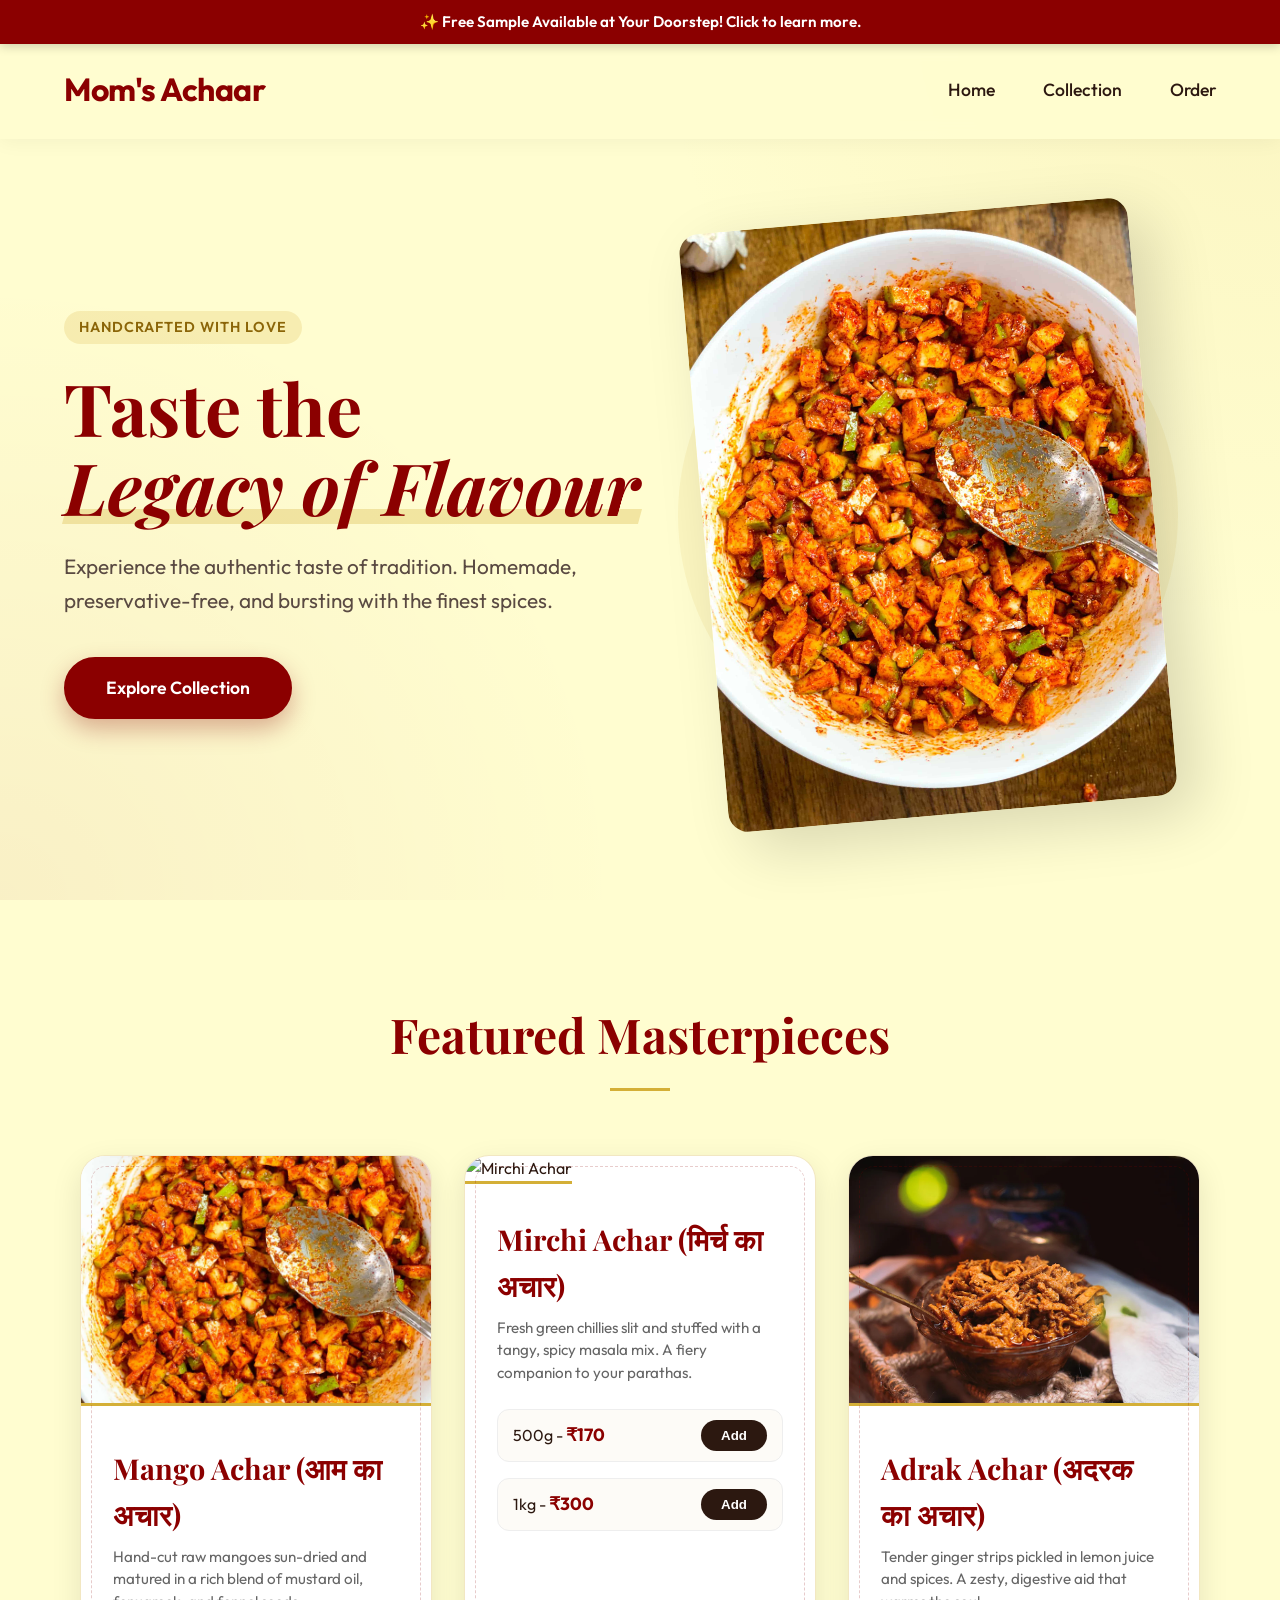
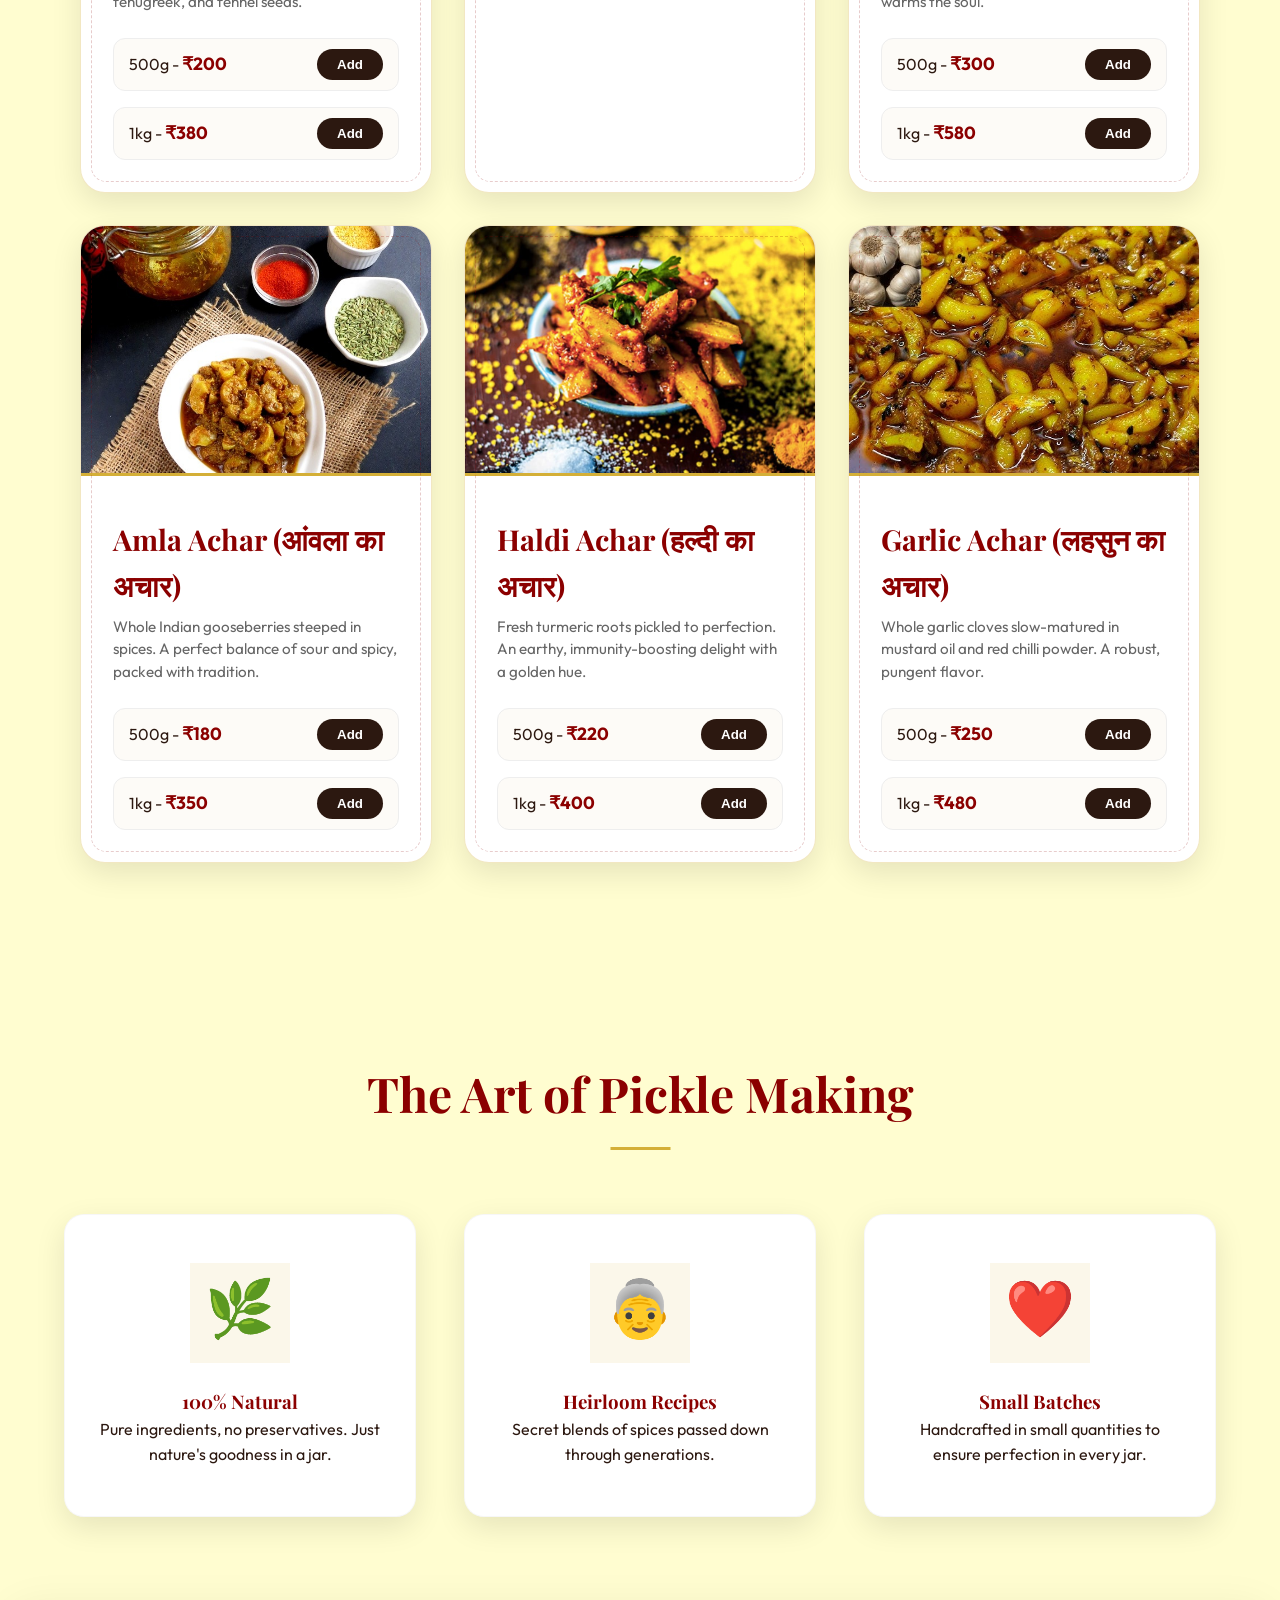
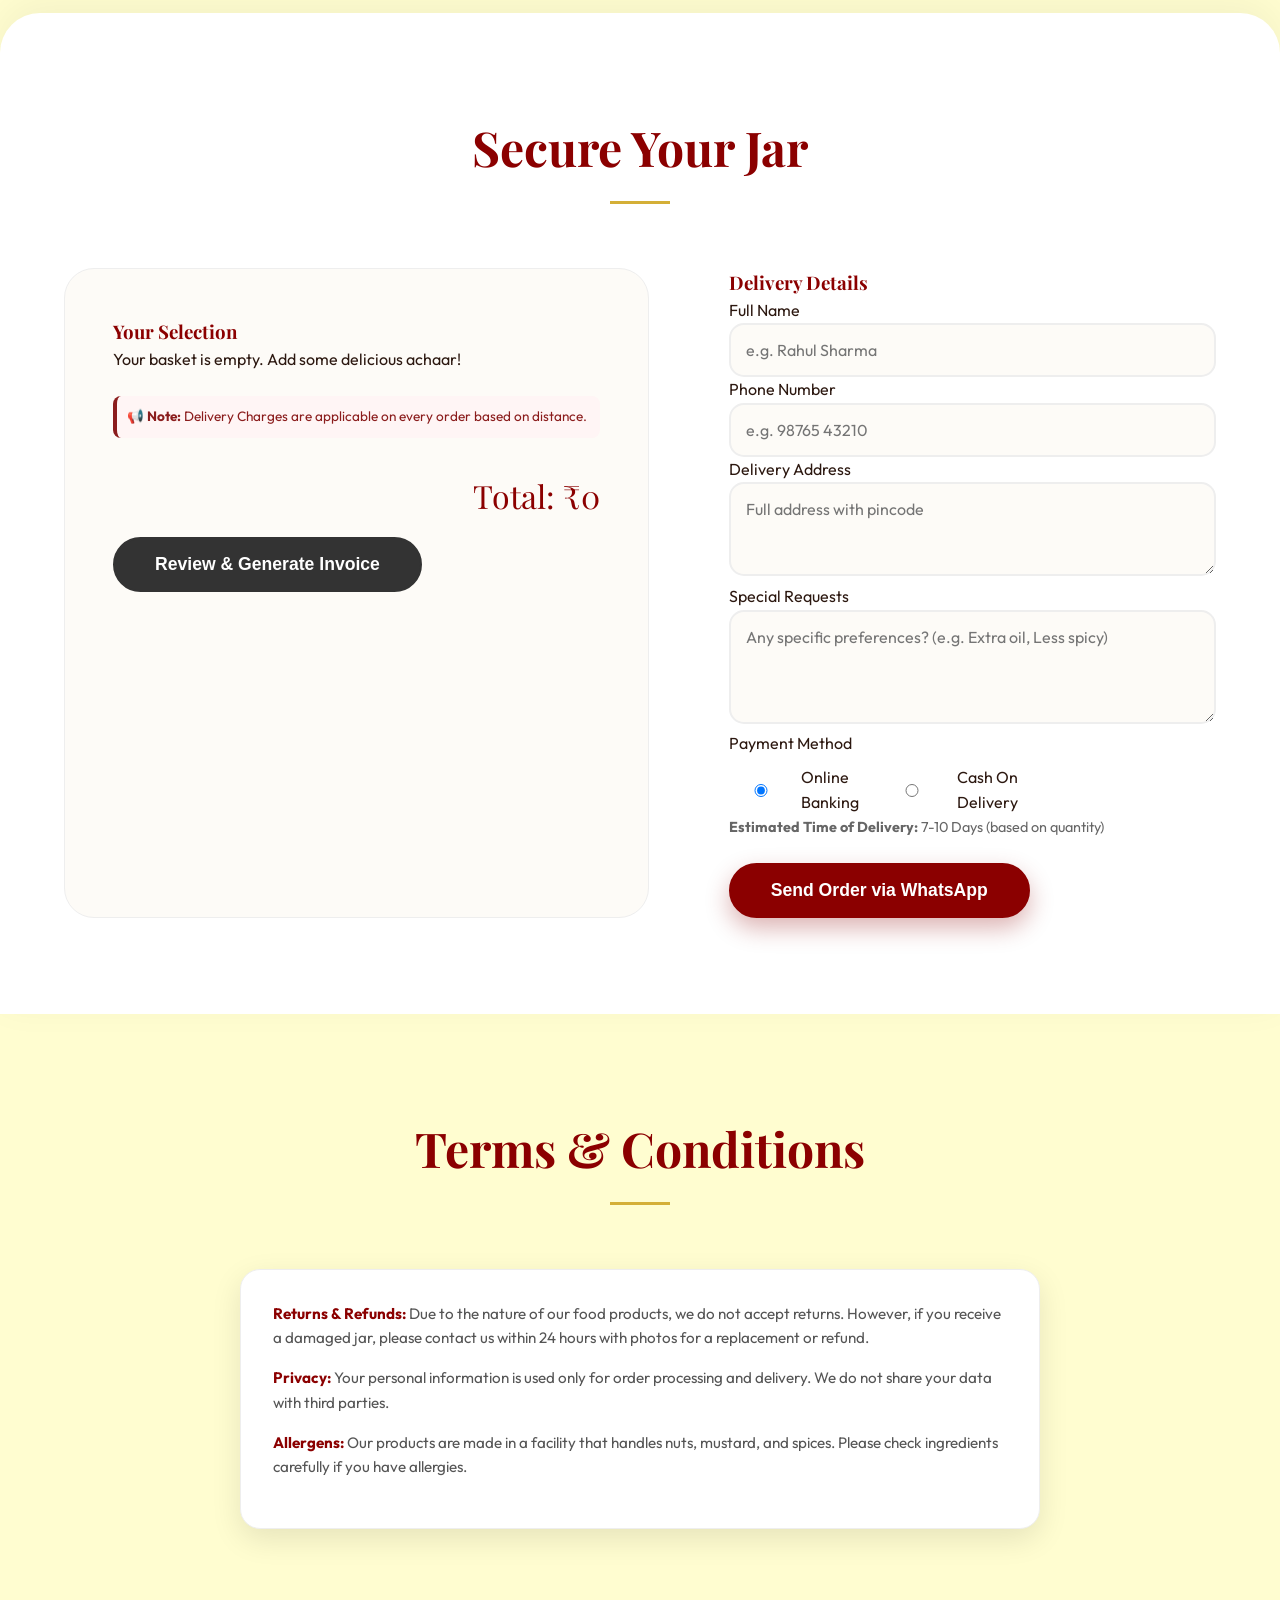
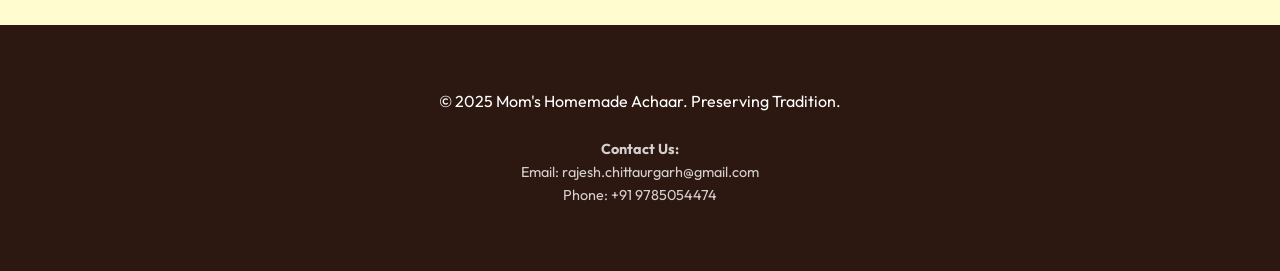
==== index.html @ 4cc5b838 "Final polish: Integrated invoice, mobile optimization, and refined WhatsApp messaging" ====
<!DOCTYPE html>
<html lang="en">

<head>
    <meta charset="UTF-8">
    <meta name="viewport" content="width=device-width, initial-scale=1.0">
    <title>Mom's Special Achaar - Premium Homemade Pickles</title>
    <meta name="description"
        content="Authentic homemade pickles (Achaar) made with traditional recipes and love. Order now!">
    <link rel="stylesheet" href="style.css">
    <link rel="preconnect" href="https://fonts.googleapis.com">
    <link rel="preconnect" href="https://fonts.gstatic.com" crossorigin>
    <link
        href="https://fonts.googleapis.com/css2?family=Outfit:wght@300;400;500;600;700&family=Playfair+Display:ital,wght@0,600;0,700;1,600&display=swap"
        rel="stylesheet">
</head>

<body>

    <!-- Floating Top Bar -->
    <div id="top-bar" class="top-bar" onclick="showSampleInfo()">
        <span class="top-bar-text">✨ Free Sample Available at Your Doorstep! Click to learn more.</span>
    </div>

    <!-- Free Sample Form Modal -->
    <div id="sample-modal" class="modal-overlay">
        <div class="modal-content">
            <button class="close-modal" onclick="closeSampleModal()">&times;</button>
            <div class="modal-header">
                <span class="modal-icon">🎁</span>
                <h2>Get a Free Sample</h2>
            </div>
            <div class="modal-body">
                <p style="font-size: 0.9rem; color: var(--primary-color); margin-bottom: 0.5rem; font-weight: 600;">
                    *Sample is free, but delivery charges apply based on distance.
                </p>
                <p style="font-size: 0.8rem; color: #666; margin-bottom: 1.5rem; opacity: 0.8;">
                    ℹ️ Sample delivery date will be provided by the owner on WhatsApp.
                </p>
                <form id="sample-form" class="order-form" style="text-align: left;">
                    <div class="form-group">
                        <label for="sample-phone">Phone Number</label>
                        <input type="tel" id="sample-phone" required placeholder="e.g. 98765 43210">
                    </div>
                    <div class="form-group">
                        <label for="sample-address">Delivery Address</label>
                        <textarea id="sample-address" rows="3" required placeholder="Full address with pincode"></textarea>
                    </div>
                    <div class="form-group">
                        <label for="sample-type">Which Achar would you like to sample?</label>
                        <select id="sample-type" required style="width: 100%; padding: 15px; border-radius: 15px; border: 2px solid #eee; background: #fdfbf7;">
                            <option value="" disabled selected>Select Achar Type</option>
                            <option value="Mango Achar">Mango Achar (आम)</option>
                            <option value="Mirchi Achar">Mirchi Achar (मिर्च)</option>
                            <option value="Adrak Achar">Adrak Achar (अदरक)</option>
                            <option value="Amla Achar">Amla Achar (आंवला)</option>
                            <option value="Haldi Achar">Haldi Achar (हल्दी)</option>
                            <option value="Garlic Achar">Garlic Achar (लहसुन)</option>
                        </select>
                    </div>
                    <button type="submit" class="btn-primary full-width" style="margin-top: 1.5rem;">Request Sample via WhatsApp</button>
                </form>
            </div>
        </div>
    </div>

    <!-- Navigation -->
    <nav class="navbar">
        <a href="#" class="logo">Mom's Achaar</a>
        <ul class="nav-links">
            <li><a href="#home">Home</a></li>
            <li><a href="#products">Collection</a></li>
            <li><a href="#order">Order</a></li>
        </ul>
    </nav>

    <!-- Hero Section -->
    <header id="home" class="hero">
        <div class="hero-content">
            <span class="hero-tag">Handcrafted with Love</span>
            <h1>Taste the <br><span>Legacy of Flavour</span></h1>
            <p>Experience the authentic taste of tradition. Homemade, preservative-free, and
                bursting with the finest spices.</p>
            <a href="#products" class="btn-primary">Explore Collection</a>
        </div>
        <div class="hero-visual">
            <div class="hero-circle"></div>
            <img src="Images/Mango Achar.jpg" alt="Premium Mango Achar" class="hero-img">
        </div>
    </header>

    <!-- Gallery Section (Product Grid) -->
    <section id="products" class="section">
        <h2 class="section-title">Featured Masterpieces</h2>
        <div class="gallery-grid">

            <!-- Mango Achar -->
            <div class="product-card">
                <img src="Images/Mango Achar.jpg" alt="Mango Achar" class="product-img">
                <div class="product-info">
                    <h3 class="product-title">Mango Achar (आम का अचार)</h3>
                    <p class="product-desc">Hand-cut raw mangoes sun-dried and matured in a rich blend of mustard oil,
                        fenugreek, and fennel seeds.</p>
                    <div class="price-options">
                        <div class="price-row">
                            <span>500g - <span class="price-tag">₹200</span></span>
                            <button class="btn-sm" onclick="addToCart(1, '500g')">Add</button>
                        </div>
                        <div class="price-row">
                            <span>1kg - <span class="price-tag">₹380</span></span>
                            <button class="btn-sm" onclick="addToCart(1, '1kg')">Add</button>
                        </div>
                    </div>
                </div>
            </div>

            <!-- Mirchi Achar -->
            <div class="product-card">
                <img src="Images/Mirchi Achar.jpg" alt="Mirchi Achar" class="product-img">
                <div class="product-info">
                    <h3 class="product-title">Mirchi Achar (मिर्च का अचार)</h3>
                    <p class="product-desc">Fresh green chillies slit and stuffed with a tangy, spicy masala mix. A
                        fiery companion to your parathas.</p>
                    <div class="price-options">
                        <div class="price-row">
                            <span>500g - <span class="price-tag">₹170</span></span>
                            <button class="btn-sm" onclick="addToCart(2, '500g')">Add</button>
                        </div>
                        <div class="price-row">
                            <span>1kg - <span class="price-tag">₹300</span></span>
                            <button class="btn-sm" onclick="addToCart(2, '1kg')">Add</button>
                        </div>
                    </div>
                </div>
            </div>

            <!-- Adrak Achar -->
            <div class="product-card">
                <img src="Images/Adrak Achar.jpg" alt="Adrak Achar" class="product-img">
                <div class="product-info">
                    <h3 class="product-title">Adrak Achar (अदरक का अचार)</h3>
                    <p class="product-desc">Tender ginger strips pickled in lemon juice and spices. A zesty, digestive
                        aid that warms the soul.</p>
                    <div class="price-options">
                        <div class="price-row">
                            <span>500g - <span class="price-tag">₹300</span></span>
                            <button class="btn-sm" onclick="addToCart(3, '500g')">Add</button>
                        </div>
                        <div class="price-row">
                            <span>1kg - <span class="price-tag">₹580</span></span>
                            <button class="btn-sm" onclick="addToCart(3, '1kg')">Add</button>
                        </div>
                    </div>
                </div>
            </div>

            <!-- Amla Achar -->
            <div class="product-card">
                <img src="Images/Amla Achar.jpg" alt="Amla Achar" class="product-img">
                <div class="product-info">
                    <h3 class="product-title">Amla Achar (आंवला का अचार)</h3>
                    <p class="product-desc">Whole Indian gooseberries steeped in spices. A perfect balance of sour and
                        spicy, packed with tradition.</p>
                    <div class="price-options">
                        <div class="price-row">
                            <span>500g - <span class="price-tag">₹180</span></span>
                            <button class="btn-sm" onclick="addToCart(4, '500g')">Add</button>
                        </div>
                        <div class="price-row">
                            <span>1kg - <span class="price-tag">₹350</span></span>
                            <button class="btn-sm" onclick="addToCart(4, '1kg')">Add</button>
                        </div>
                    </div>
                </div>
            </div>

            <!-- Haldi Achar -->
            <div class="product-card">
                <img src="Images/Haldi Achar.jpg" alt="Haldi Achar" class="product-img">
                <div class="product-info">
                    <h3 class="product-title">Haldi Achar (हल्दी का अचार)</h3>
                    <p class="product-desc">Fresh turmeric roots pickled to perfection. An earthy, immunity-boosting
                        delight with a golden hue.</p>
                    <div class="price-options">
                        <div class="price-row">
                            <span>500g - <span class="price-tag">₹220</span></span>
                            <button class="btn-sm" onclick="addToCart(5, '500g')">Add</button>
                        </div>
                        <div class="price-row">
                            <span>1kg - <span class="price-tag">₹400</span></span>
                            <button class="btn-sm" onclick="addToCart(5, '1kg')">Add</button>
                        </div>
                    </div>
                </div>
            </div>

            <!-- Lasson Achar -->
            <div class="product-card">
                <img src="Images/Lasson Achar.jpg " alt="Ginger Achar" class="product-img">
                <div class="product-info">
                    <h3 class="product-title">Garlic Achar (लहसुन का अचार)</h3>
                    <p class="product-desc">Whole garlic cloves slow-matured in mustard oil and red chilli powder. A
                        robust, pungent flavor.</p>
                    <div class="price-options">
                        <div class="price-row">
                            <span>500g - <span class="price-tag">₹250</span></span>
                            <button class="btn-sm" onclick="addToCart(6, '500g')">Add</button>
                        </div>
                        <div class="price-row">
                            <span>1kg - <span class="price-tag">₹480</span></span>
                            <button class="btn-sm" onclick="addToCart(6, '1kg')">Add</button>
                        </div>
                    </div>
                </div>
            </div>

        </div>
    </section>

    <!-- Why Choose Us -->

    <section class="section">
        <h2 class="section-title">The Art of Pickle Making</h2>
        <div class="features-grid">
            <div class="feature-card">
                <div class="feature-icon">🌿</div>
                <h3>100% Natural</h3>
                <p>Pure ingredients, no preservatives. Just nature's goodness in a jar.</p>
            </div>
            <div class="feature-card">
                <div class="feature-icon">👵</div>
                <h3>Heirloom Recipes</h3>
                <p>Secret blends of spices passed down through generations.</p>
            </div>
            <div class="feature-card">
                <div class="feature-icon">❤️</div>
                <h3>Small Batches</h3>
                <p>Handcrafted in small quantities to ensure perfection in every jar.</p>
            </div>
        </div>
    </section>


    <!-- Order Section -->
    <section id="order" class="section order-section">
        <h2 class="section-title">Secure Your Jar</h2>
        <div class="order-container">
            <div class="order-summary">
                <h3>Your Selection</h3>
                <div id="cart-items">
                    <p class="empty-cart-msg">Your basket is empty. Select your favorites.</p>
                </div>
                <div class="delivery-notice" style="margin-top: 1.5rem; font-size: 0.85rem; color: #8b1d1d; background: #fff5f5; padding: 10px; border-radius: 8px; border-left: 4px solid #8b1d1d;">
                    📢 <strong>Note:</strong> Delivery Charges are applicable on every order based on distance.
                </div>
                <div class="total-price">Total: ₹<span id="total-amount">0</span></div>
                <button class="btn-primary full-width" onclick="previewInvoice()" style="margin-top: 1rem; background: #333; border-color: #333; box-shadow: none;">Review & Generate Invoice</button>
            </div>

            <form id="order-form" class="order-form">
                <h3>Delivery Details</h3>
                <div class="form-group">
                    <label for="name">Full Name</label>
                    <input type="text" id="name" required placeholder="e.g. Rahul Sharma">
                </div>
                <div class="form-group">
                    <label for="phone">Phone Number</label>
                    <input type="tel" id="phone" required placeholder="e.g. 98765 43210">
                </div>
                <div class="form-group">
                    <label for="address">Delivery Address</label>
                    <textarea id="address" rows="3" required placeholder="Full address with pincode"></textarea>
                </div>
                <div class="form-group">
                    <label for="instructions">Special Requests</label>
                    <textarea id="instructions" rows="4"
                        placeholder="Any specific preferences? (e.g. Extra oil, Less spicy)"></textarea>
                </div>
                <div class="form-group">
                    <label>Payment Method</label>
                    <div style="display: flex; gap: 1rem; margin-top: 0.5rem;">
                        <label style="display: flex; align-items: center; gap: 0.5rem; font-weight: normal;">
                            <input type="radio" name="payment" value="Online Banking" checked> Online Banking
                        </label>
                        <label style="display: flex; align-items: center; gap: 0.5rem; font-weight: normal;">
                            <input type="radio" name="payment" value="Cash On Delivery"> Cash On Delivery
                        </label>
                    </div>
                </div>
                <div style="margin-bottom: 1.5rem; font-size: 0.9rem; color: #666;">
                    <strong>Estimated Time of Delivery:</strong> 7-10 Days (based on quantity)
                </div>
                <button type="submit" class="btn-primary full-width">Send Order via
                    WhatsApp</button>
            </form>
        </div>
    </section>

    <!-- Terms & Conditions -->
    <section id="terms" class="section terms-section">
        <h2 class="section-title">Terms & Conditions</h2>
        <div class="terms-container">
            <p><strong>Returns & Refunds:</strong> Due to the nature of our food products, we do not accept returns.
                However, if you receive a damaged jar, please contact us within 24 hours with photos for a replacement
                or refund.</p>
            <p><strong>Privacy:</strong> Your personal information is used only for order processing and delivery. We do
                not share your data with third parties.</p>
            <p><strong>Allergens:</strong> Our products are made in a facility that handles nuts, mustard, and spices.
                Please check ingredients carefully if you have allergies.</p>
        </div>
    </section>

    <footer>
        <p>&copy; 2025 Mom's Homemade Achaar. Preserving Tradition.</p>
        <div class="footer-contact" style="margin-top: 1.5rem; font-size: 0.9rem; opacity: 0.8;">
            <p><strong>Contact Us:</strong></p>
            <p>Email: <a href="mailto:rajesh.chittaurgarh@gmail.com" style="color: inherit; text-decoration: none;">rajesh.chittaurgarh@gmail.com</a></p>
            <p>Phone: <a href="tel:+919785054474" style="color: inherit; text-decoration: none;">+91 9785054474</a></p>
        </div>
    </footer>

    <!-- Full Invoice Modal (Single Page Experience) -->
    <div id="invoice-modal" class="modal-overlay" style="padding: 20px;">
        <div class="premium-invoice-card" id="printable-invoice">
            <div class="invoice-premium-border"></div>
            <div id="invoice-watermark">PREVIEW</div>
            
            <button class="close-modal" onclick="closeInvoiceModal()" style="z-index: 10;">&times;</button>
            
            <div class="invoice-header">
                <div class="logo-section">
                    <h1 style="font-family: 'Playfair Display', serif; color: #8b1d1d; font-size: 2.5rem;">Mom's Achaar</h1>
                    <p style="color: #d4a373; letter-spacing: 2px; text-transform: uppercase; font-size: 0.8rem; font-weight: 600;">Preserved with love</p>
                </div>
                <div style="text-align: right;">
                    <h2 style="font-size: 1.2rem; color: #777; letter-spacing: 3px;">INVOICE</h2>
                    <p id="inv-id" style="font-weight: 600;"></p>
                    <p id="inv-date" style="font-size: 0.9rem;"></p>
                </div>
            </div>

            <div class="invoice-bill-to" style="display: flex; justify-content: space-between; margin-bottom: 30px; background: #fafafa; padding: 20px; border-radius: 15px;">
                <div>
                    <h3 style="font-size: 0.7rem; text-transform: uppercase; color: #d4a373; margin-bottom: 10px;">Billed To</h3>
                    <p id="inv-name" style="font-weight: 600;"></p>
                    <p id="inv-phone" style="font-size: 0.9rem;"></p>
                    <p id="inv-address" style="font-size: 0.85rem; opacity: 0.8; max-width: 250px;"></p>
                </div>
                <div style="text-align: right;">
                    <h3 style="font-size: 0.7rem; text-transform: uppercase; color: #d4a373; margin-bottom: 10px;">Status</h3>
                    <p id="inv-status" style="color: #8b1d1d; font-weight: 700; font-size: 0.9rem;"></p>
                    <p id="inv-payment" style="font-size: 0.9rem;"></p>
                </div>
            </div>

            <table style="width: 100%; border-collapse: collapse; margin-bottom: 20px;">
                <thead>
                    <tr style="border-bottom: 2px solid #eee;">
                        <th style="text-align: left; padding: 10px; color: #d4a373; font-size: 0.7rem; text-transform: uppercase;">Item</th>
                        <th style="text-align: center; padding: 10px; color: #d4a373; font-size: 0.7rem; text-transform: uppercase;">Qty</th>
                        <th style="text-align: right; padding: 10px; color: #d4a373; font-size: 0.7rem; text-transform: uppercase;">Amount</th>
                    </tr>
                </thead>
                <tbody id="inv-items">
                    <!-- Items injected here -->
                </tbody>
            </table>

            <div style="display: flex; flex-direction: column; align-items: flex-end; border-top: 1px solid #eee; padding-top: 15px;">
                <div style="width: 100%; display: flex; justify-content: flex-end; margin-bottom: 5px;">
                    <span style="color: #777; width: 100px; text-align: right; padding-right: 15px;">Subtotal:</span>
                    <span id="inv-subtotal" style="font-weight: 600; width: 80px; text-align: right;">₹0</span>
                </div>
                <div style="width: 100%; display: flex; justify-content: flex-end; margin-bottom: 10px;">
                    <span style="color: #777; width: 100px; text-align: right; padding-right: 15px;">Delivery:</span>
                    <span style="font-weight: 600; width: 80px; text-align: right; color: #8b1d1d;">TBD</span>
                </div>
                <div style="width: 100%; display: flex; justify-content: flex-end; border-top: 2px solid #eee; padding-top: 10px; margin-top: 5px;">
                    <span style="font-weight: 700; font-size: 1.1rem; width: 100px; text-align: right; padding-right: 15px;">Total:</span>
                    <span id="inv-total" style="font-weight: 700; font-size: 1.3rem; color: #8b1d1d; width: 80px; text-align: right;">₹0</span>
                </div>
            </div>

            <div style="margin-top: 30px; text-align: center; padding-top: 20px; border-top: 1px dashed #ddd;">
                <p style="font-family: 'Playfair Display', serif; font-style: italic; color: #8b1d1d; font-size: 1.2rem;">Thank you for your order!</p>
                <p style="font-size: 0.7rem; color: #777; margin-top: 10px;">Delivery date will be shared on WhatsApp once confirmed.</p>
            </div>

            <div class="no-print" style="margin-top: 30px; display: flex; gap: 10px; justify-content: center;">
                <button class="btn-primary" onclick="window.print()" style="background: #8b1d1d; padding: 10px 25px;">Print / Save PDF</button>
                <button class="btn-primary" onclick="closeInvoiceModal()" style="background: #fff; color: #333; border: 1px solid #ddd; box-shadow: none; padding: 10px 25px;">Close</button>
            </div>
        </div>
    </div>


    <script src="script.js"></script>
</body>

</html>
---- style.css ----
:root {
    --primary-color: #8B0000;
    /* Deep Red */
    --secondary-color: #D4AF37;
    /* Gold */
    --accent-color: #2E8B57;
    /* Sea Green */
    --bg-color: #FFFDD0;
    /* Cream */
    --text-color: #2C1810;
    /* Dark Brown */
    --white: #ffffff;
    --glass: rgba(255, 255, 255, 0.8);
    --shadow: 0 10px 30px rgba(0, 0, 0, 0.1);
    --font-main: 'Outfit', sans-serif;
    --font-heading: 'Playfair Display', serif;
    --transition: all 0.4s cubic-bezier(0.165, 0.84, 0.44, 1);
}

* {
    margin: 0;
    padding: 0;
    box-sizing: border-box;
    scroll-behavior: smooth;
}

body {
    font-family: var(--font-main);
    background-color: var(--bg-color);
    color: var(--text-color);
    line-height: 1.6;
    overflow-x: hidden;
}

h1,
h2,
h3,
h4 {
    font-family: var(--font-heading);
    color: var(--primary-color);
}

/* Top Bar */
.top-bar {
    position: fixed;
    top: 0;
    left: 0;
    width: 100%;
    background: var(--primary-color);
    color: white;
    text-align: center;
    padding: 10px 0;
    z-index: 2000;
    font-weight: 600;
    font-size: 0.95rem;
    cursor: pointer;
    box-shadow: 0 2px 10px rgba(0, 0, 0, 0.2);
    transition: var(--transition);
}

.top-bar:hover {
    background: #a30000;
}

.top-bar-text {
    animation: pulse 2s infinite;
}

@keyframes pulse {
    0% { opacity: 1; }
    50% { opacity: 0.8; }
    100% { opacity: 1; }
}

/* Navbar */
.navbar {
    display: flex;
    justify-content: space-between;
    align-items: center;
    padding: 1.5rem 5%;
    position: fixed;
    width: 100%;
    top: 40px; /* Adjusted for top bar */
    background: rgba(255, 253, 208, 0.95);
    backdrop-filter: blur(10px);
    z-index: 1000;
    box-shadow: 0 2px 20px rgba(0, 0, 0, 0.05);
    transition: var(--transition);
}

.logo {
    font-size: 2rem;
    font-weight: 700;
    color: var(--primary-color);
    text-decoration: none;
    letter-spacing: -0.5px;
}

.nav-links {
    list-style: none;
    display: flex;
    gap: 3rem;
}

.nav-links a {
    text-decoration: none;
    color: var(--text-color);
    font-weight: 500;
    font-size: 1.1rem;
    position: relative;
    transition: var(--transition);
}

.nav-links a::after {
    content: '';
    position: absolute;
    width: 0;
    height: 2px;
    bottom: -5px;
    left: 0;
    background-color: var(--secondary-color);
    transition: var(--transition);
}

.nav-links a:hover::after {
    width: 100%;
}

@media (max-width: 768px) {
    .navbar {
        flex-direction: column;
        padding: 1rem 5%;
        gap: 10px;
    }
    .logo {
        font-size: 1.5rem;
    }
    .nav-links {
        gap: 1.5rem;
    }
    .nav-links a {
        font-size: 0.9rem;
    }
}

/* Hero Section */
.hero {
    min-height: 100vh;
    display: flex;
    align-items: center;
    justify-content: space-between;
    padding: 0 5%;
    padding-top: 130px; /* Adjusted for top bar + navbar */
    background: radial-gradient(circle at top right, rgba(212, 175, 55, 0.1), transparent 40%),
        radial-gradient(circle at bottom left, rgba(139, 0, 0, 0.05), transparent 40%);
    position: relative;
    overflow: hidden;
}

.hero-content {
    flex: 1;
    max-width: 650px;
    z-index: 2;
}

.hero-tag {
    display: inline-block;
    background: rgba(212, 175, 55, 0.2);
    color: #8B6508;
    padding: 5px 15px;
    border-radius: 50px;
    font-size: 0.9rem;
    font-weight: 600;
    margin-bottom: 1.5rem;
    text-transform: uppercase;
    letter-spacing: 1px;
}

.hero h1 {
    font-size: 4.5rem;
    line-height: 1.1;
    margin-bottom: 1.5rem;
    color: var(--primary-color);
}

.hero h1 span {
    color: var(--primary-color);
    font-style: italic;
    position: relative;
}

.hero h1 span::after {
    content: '';
    position: absolute;
    bottom: 10px;
    left: 0;
    width: 100%;
    height: 15px;
    background: rgba(212, 175, 55, 0.3);
    z-index: -1;
    transform: skewX(-15deg);
}

.hero p {
    font-size: 1.3rem;
    color: #5a4a42;
    margin-bottom: 2.5rem;
    max-width: 90%;
}

.btn-primary {
    display: inline-block;
    background-color: var(--primary-color);
    color: white;
    padding: 15px 40px;
    border-radius: 50px;
    text-decoration: none;
    font-weight: 600;
    font-size: 1.1rem;
    box-shadow: 0 10px 25px rgba(139, 0, 0, 0.3);
    transition: var(--transition);
    border: 2px solid var(--primary-color);
}

.btn-primary:hover {
    background-color: transparent;
    color: var(--primary-color);
    transform: translateY(-5px);
    box-shadow: 0 15px 35px rgba(139, 0, 0, 0.2);
}

.hero-visual {
    flex: 1;
    display: flex;
    justify-content: center;
    position: relative;
    z-index: 1;
}

.hero-circle {
    position: absolute;
    width: 500px;
    height: 500px;
    background: var(--secondary-color);
    border-radius: 50%;
    opacity: 0.1;
    z-index: -1;
    top: 50%;
    left: 50%;
    transform: translate(-50%, -50%);
}

.hero-img {
    width: 100%;
    max-width: 450px;
    border-radius: 20px;
    transform: rotate(-5deg);
    box-shadow: 20px 20px 60px rgba(0, 0, 0, 0.15);
    transition: var(--transition);
}

.hero-img:hover {
    transform: rotate(0deg) scale(1.02);
}

/* Section Styling */
.section {
    padding: 6rem 5%;
}

.section-title {
    text-align: center;
    font-size: 3rem;
    margin-bottom: 4rem;
    position: relative;
    display: inline-block;
    left: 50%;
    transform: translateX(-50%);
}

.section-title::after {
    content: '';
    display: block;
    width: 60px;
    height: 3px;
    background: var(--secondary-color);
    margin: 15px auto 0;
}

/* Features */
.features-grid {
    display: grid;
    grid-template-columns: repeat(auto-fit, minmax(300px, 1fr));
    gap: 3rem;
}

.feature-card {
    background: var(--white);
    padding: 3rem 2rem;
    border-radius: 20px;
    text-align: center;
    box-shadow: var(--shadow);
    transition: var(--transition);
    border: 1px solid rgba(0, 0, 0, 0.03);
}

.feature-card:hover {
    transform: translateY(-15px);
    box-shadow: 0 20px 40px rgba(0, 0, 0, 0.12);
}

.feature-icon {
    font-size: 3.5rem;
    margin-bottom: 1.5rem;
    display: inline-block;
    background: rgba(212, 175, 55, 0.1);
    width: 100px;
    height: 100px;
}

/* Product Grid */
.product-grid {
    display: grid;
    grid-template-columns: repeat(auto-fit, minmax(320px, 1fr));
    gap: 3rem;
}

.product-card {
    background: var(--white);
    border-radius: 25px;
    overflow: hidden;
    box-shadow: var(--shadow);
    transition: var(--transition);
    position: relative;
    border: 1px solid rgba(212, 175, 55, 0.3);
    /* Gold subtle border */
}

.product-card::before {
    content: '';
    position: absolute;
    top: 10px;
    left: 10px;
    right: 10px;
    bottom: 10px;
    border: 1px dashed rgba(139, 0, 0, 0.2);
    /* Dashed inner border for traditional feel */
    border-radius: 15px;
    pointer-events: none;
    z-index: 1;
}

.product-card:hover {
    transform: translateY(-10px);
    box-shadow: 0 25px 50px rgba(0, 0, 0, 0.15);
    border-color: var(--secondary-color);
}

.product-img {
    width: 100%;
    height: 250px;
    /* Fixed height for consistency */
    object-fit: cover;
    /* Ensures image covers area without distortion */
    transition: var(--transition);
    border-bottom: 3px solid var(--secondary-color);
}

.product-card:hover .product-img {
    transform: scale(1.05);
}

.product-info {
    padding: 2rem;
}

.product-title {
    font-size: 1.8rem;
    margin-bottom: 0.5rem;
}

.product-desc {
    color: #666;
    font-size: 0.95rem;
    margin-bottom: 1.5rem;
    line-height: 1.5;
}

.price-options {
    display: flex;
    flex-direction: column;
    gap: 1rem;
}

.price-row {
    display: flex;
    justify-content: space-between;
    align-items: center;
    background: #fdfbf7;
    padding: 10px 15px;
    border-radius: 12px;
    border: 1px solid #eee;
}

.price-tag {
    font-weight: 700;
    color: var(--primary-color);
    font-size: 1.1rem;
}

.btn-sm {
    background: var(--text-color);
    color: white;
    border: none;
    padding: 8px 20px;
    border-radius: 30px;
    cursor: pointer;
    font-weight: 600;
    transition: var(--transition);
}

.btn-sm:hover {
    background: var(--primary-color);
    transform: scale(1.05);
}

/* Order Section */
.order-section {
    background: var(--white);
    border-radius: 40px 40px 0 0;
    box-shadow: 0 -10px 40px rgba(0, 0, 0, 0.05);
}

.order-container {
    display: grid;
    grid-template-columns: 1.2fr 1fr;
    gap: 5rem;
}

.order-summary {
    background: #fdfbf7;
    padding: 3rem;
    border-radius: 30px;
    border: 1px solid #eee;
}

.cart-item {
    display: flex;
    justify-content: space-between;
    align-items: center;
    padding: 1.5rem 0;
    border-bottom: 1px solid #eee;
}

.qty-btn {
    width: 30px;
    height: 30px;
    border-radius: 50%;
    border: none;
    background: var(--secondary-color);
    color: white;
    font-weight: bold;
    cursor: pointer;
    transition: var(--transition);
}

.qty-btn:hover {
    background: var(--primary-color);
}

.total-price {
    font-size: 2rem;
    color: var(--primary-color);
    text-align: right;
    margin-top: 2rem;
    font-family: var(--font-heading);
}

.form-group input,
.form-group textarea {
    width: 100%;
    padding: 15px;
    border: 2px solid #eee;
    border-radius: 15px;
    font-family: var(--font-main);
    font-size: 1rem;
    transition: var(--transition);
    background: #fdfbf7;
}

.form-group input:focus,
.form-group textarea:focus {
    border-color: var(--secondary-color);
    outline: none;
    background: white;
}

/* Footer */
footer {
    background: var(--text-color);
    color: white;
    padding: 4rem 5%;
    text-align: center;
}

/* Responsive */
@media (max-width: 968px) {
    .hero {
        flex-direction: column;
        text-align: center;
        padding-top: 180px; /* Increased to prevent hidden text */
        height: auto;
        padding-bottom: 4rem;
    }

    .hero-content {
        margin-bottom: 4rem;
    }

    .hero h1 {
        font-size: 3rem;
    }

    .order-container {
        grid-template-columns: 1fr;
    }
}

/* Notification */
.notification {
    position: fixed;
    top: 100px;
    right: 30px;
    background: var(--white);
    color: var(--text-color);
    padding: 20px 30px;
    border-radius: 15px;
    box-shadow: 0 15px 40px rgba(0, 0, 0, 0.2);
    border-left: 5px solid var(--secondary-color);
    font-weight: 600;
    z-index: 2000;
    transform: translateX(200%);
    transition: transform 0.5s cubic-bezier(0.68, -0.55, 0.27, 1.55);
}

.notification.show {
    transform: translateX(0);
}

/* Scroll Reveal */
.reveal-visible {
    animation: fadeUp 1s ease-out forwards;
}

@keyframes fadeUp {
    from {
        opacity: 0;
        transform: translateY(30px);
    }

    to {
        opacity: 1;
        transform: translateY(0);
    }
}

/* Welcome Modal */
.modal-overlay {
    position: fixed;
    top: 0;
    left: 0;
    width: 100%;
    height: 100%;
    background: rgba(0, 0, 0, 0.6);
    backdrop-filter: blur(5px);
    display: flex;
    justify-content: center;
    align-items: center;
    z-index: 3000;
    opacity: 0;
    visibility: hidden;
    transition: var(--transition);
}

.modal-overlay.active {
    opacity: 1;
    visibility: visible;
}

.modal-content {
    background: rgba(255, 253, 208, 0.95);
    padding: 3rem;
    border-radius: 30px;
    text-align: center;
    max-width: 500px;
    width: 90%;
    position: relative;
    box-shadow: 0 25px 50px rgba(0, 0, 0, 0.25);
    border: 2px solid var(--secondary-color);
    transform: scale(0.8);
    transition: var(--transition);
}

.modal-overlay.active .modal-content {
    transform: scale(1);
}

.close-modal {
    position: absolute;
    top: 15px;
    right: 20px;
    font-size: 2rem;
    background: none;
    border: none;
    cursor: pointer;
    color: var(--text-color);
    transition: var(--transition);
}

.close-modal:hover {
    color: var(--primary-color);
    transform: rotate(90deg);
}

.modal-icon {
    font-size: 4rem;
    display: block;
    margin-bottom: 1rem;
    animation: float 3s ease-in-out infinite;
}

.modal-header h2 {
    font-size: 2.5rem;
    margin-bottom: 1rem;
    color: var(--primary-color);
}

.modal-body h3 {
    font-size: 1.5rem;
    margin-bottom: 1rem;
    color: var(--text-color);
}

.modal-body p {
    font-size: 1.1rem;
    color: #5a4a42;
    margin-bottom: 1.5rem;
    line-height: 1.6;
}

@keyframes float {
    0% {
        transform: translateY(0px);
    }

    50% {
        transform: translateY(-10px);
    }

    100% {
        transform: translateY(0px);
    }
}

/* Gallery Section */
.gallery-grid {
    display: grid;
    grid-template-columns: repeat(3, 1fr);
    /* Force 3 columns */
    gap: 2rem;
    padding: 0 1rem;
    width: 100%;
}

.gallery-item {
    position: relative;
    border-radius: 20px;
    overflow: hidden;
    box-shadow: var(--shadow);
    transition: var(--transition);
    height: 300px;
    width: 100%;
}

.gallery-item:hover {
    transform: translateY(-10px);
    box-shadow: 0 20px 40px rgba(0, 0, 0, 0.2);
}

.gallery-img {
    width: 100%;
    height: 100%;
    object-fit: cover;
    transition: transform 0.5s ease;
    display: block;
}

.gallery-item:hover .gallery-img {
    transform: scale(1.1);
}

.gallery-overlay {
    position: absolute;
    bottom: 0;
    left: 0;
    width: 100%;
    background: linear-gradient(to top, rgba(0, 0, 0, 0.7), transparent);
    padding: 20px;
    opacity: 0;
    transition: var(--transition);
}

.gallery-item:hover .gallery-overlay {
    opacity: 1;
}

.gallery-caption {
    color: white;
    font-size: 1.2rem;
    font-weight: 600;
    text-align: center;
}

/* Responsive Gallery */
@media (max-width: 768px) {
    .gallery-grid {
        grid-template-columns: repeat(auto-fit, minmax(250px, 1fr));
    }
}

/* FAQ Section */
.faq-container {
    max-width: 800px;
    margin: 0 auto;
}

.faq-item {
    margin-bottom: 1rem;
    border: 1px solid #eee;
    border-radius: 10px;
    overflow: hidden;
    background: var(--white);
    box-shadow: var(--shadow);
}

.faq-question {
    width: 100%;
    text-align: left;
    padding: 1.5rem;
    background: none;
    border: none;
    font-size: 1.1rem;
    font-weight: 600;
    color: var(--text-color);
    cursor: pointer;
    display: flex;
    justify-content: space-between;
    align-items: center;
    transition: var(--transition);
}

.faq-question:hover {
    background: #fdfbf7;
    color: var(--primary-color);
}

.faq-answer {
    max-height: 0;
    overflow: hidden;
    transition: max-height 0.3s ease-out;
    background: #fdfbf7;
}

.faq-answer p {
    padding: 1.5rem;
    color: #555;
    line-height: 1.6;
}

.faq-item.active .faq-answer {
    max-height: 200px;
    /* Adjust as needed */
}

.faq-item.active .faq-question .icon {
    transform: rotate(45deg);
}

.icon {
    font-size: 1.5rem;
    transition: transform 0.3s ease;
}

/* Terms Section */
.terms-container {
    max-width: 800px;
    margin: 0 auto;
    background: var(--white);
    padding: 2rem;
    border-radius: 20px;
    box-shadow: var(--shadow);
    border: 1px solid #eee;
}

.terms-container p {
    margin-bottom: 1rem;
    color: #555;
    font-size: 0.95rem;
}

.terms-container strong {
    color: var(--primary-color);
}


/* FAQ Section */
.faq-container {
    max-width: 800px;
    margin: 0 auto;
}

.faq-item {
    margin-bottom: 1rem;
    border: 1px solid #eee;
    border-radius: 10px;
    overflow: hidden;
    background: var(--white);
    box-shadow: var(--shadow);
}

.faq-question {
    width: 100%;
    text-align: left;
    padding: 1.5rem;
    background: none;
    border: none;
    font-size: 1.1rem;
    font-weight: 600;
    color: var(--text-color);
    cursor: pointer;
    display: flex;
    justify-content: space-between;
    align-items: center;
    transition: var(--transition);
}

.faq-question:hover {
    background: #fdfbf7;
    color: var(--primary-color);
}

.faq-answer {
    max-height: 0;
    overflow: hidden;
    transition: max-height 0.3s ease-out;
    background: #fdfbf7;
}

.faq-answer p {
    padding: 1.5rem;
    color: #555;
    line-height: 1.6;
}

.faq-item.active .faq-answer {
    max-height: 200px;
    /* Adjust as needed */
}

.faq-item.active .faq-question .icon {
    transform: rotate(45deg);
}

.icon {
    font-size: 1.5rem;
    transition: transform 0.3s ease;
}

/* Terms Section */
.terms-container {
    max-width: 800px;
    margin: 0 auto;
    background: var(--white);
    padding: 2rem;
    border-radius: 20px;
    box-shadow: var(--shadow);
    border: 1px solid #eee;
}

.terms-container p {
    margin-bottom: 1rem;
    color: #555;
    font-size: 0.95rem;
}

.terms-container strong {
    color: var(--primary-color);
}

/* Mobile Optimization (Small Phones) */
@media (max-width: 480px) {

    /* Navigation - Stacked Layout */
    .navbar {
        padding: 1rem 5%;
        flex-direction: column;
        gap: 0.8rem;
        background: rgba(255, 253, 208, 0.98);
        /* More opaque on mobile */
    }

    .logo {
        font-size: 1.8rem;
        margin-bottom: 0.2rem;
    }

    .nav-links {
        gap: 1.5rem;
        width: 100%;
        justify-content: center;
        padding-bottom: 0.5rem;
    }

    .nav-links a {
        font-size: 1rem;
    }

    /* Hero Section */
    .hero {
        padding-top: 160px;
        /* More space for stacked nav */
        padding-bottom: 3rem;
        text-align: center;
        flex-direction: column;
    }

    .hero-content {
        margin-bottom: 3rem;
        padding: 0 1rem;
    }

    .hero-tag {
        font-size: 0.8rem;
        padding: 4px 12px;
        margin-bottom: 1rem;
    }

    .hero h1 {
        font-size: 2.4rem;
        line-height: 1.2;
        margin-bottom: 1rem;
    }

    .hero p {
        font-size: 1rem;
        margin-bottom: 2rem;
        padding: 0 5px;
    }

    .btn-primary {
        width: auto;
        min-width: 200px;
        padding: 12px 30px;
        font-size: 1rem;
        display: inline-block;
    }

    /* Hero Visual */
    .hero-visual {
        width: 100%;
        height: auto;
        margin-top: 1rem;
    }

    .hero-circle {
        width: 280px;
        height: 280px;
    }

    .hero-img {
        width: 80%;
        max-width: 260px;
        transform: rotate(0deg);
        /* Straighten image */
        margin: 0 auto;
    }

    /* General Layout */
    .section {
        padding: 4rem 1.5rem;
    }

    .section-title {
        font-size: 2rem;
        margin-bottom: 2.5rem;
        width: 100%;
    }

    /* Product Grid */
    .gallery-grid,
    .product-grid {
        grid-template-columns: 1fr;
        gap: 2rem;
        padding: 0;
    }

    .product-card {
        margin: 0;
    }

    .product-img {
        height: 220px;
    }

    /* Price Options */
    .price-row {
        flex-direction: column;
        gap: 0.8rem;
        text-align: center;
    }

    .price-row button {
        width: 100%;
    }

    /* Order Form */
    .order-container {
        grid-template-columns: 1fr;
        gap: 2.5rem;
    }

    .order-summary,
    .order-form {
        padding: 1.5rem;
    }

    /* Notification */
    .notification {
        width: 90%;
        left: 5%;
        right: auto;
        top: 20px;
        /* Lower than nav */
        text-align: center;
        font-size: 0.9rem;
    }

    /* Modal */
    .modal-content {
        padding: 2rem 1.5rem;
        width: 90%;
    }

    .modal-header h2 {
        font-size: 1.8rem;
    }
}

/* --- Integrated Premium Invoice Modal --- */
#invoice-modal .premium-invoice-card {
    background: white;
    width: 100%;
    max-width: 800px;
    margin: auto;
    padding: 40px;
    border-radius: 25px;
    position: relative;
    overflow-y: auto;
    max-height: 90vh;
    box-shadow: 0 40px 100px rgba(0,0,0,0.3);
    animation: slideUp 0.5s ease;
}

@keyframes slideUp {
    from { opacity: 0; transform: translateY(50px); }
    to { opacity: 1; transform: translateY(0); }
}

.invoice-premium-border {
    position: absolute;
    top: 0; left: 0; right: 0; height: 10px;
    background: linear-gradient(90deg, #8b1d1d, #d4a373);
}

#invoice-watermark {
    position: absolute;
    top: 50%; left: 50%;
    transform: translate(-50%, -50%) rotate(-30deg);
    font-size: 8rem;
    font-weight: 900;
    color: rgba(0,0,0,0.03);
    pointer-events: none;
    text-transform: uppercase;
    display: none;
    z-index: 0;
}

.invoice-header {
    display: flex;
    justify-content: space-between;
    align-items: center;
    margin-bottom: 30px;
    border-bottom: 1px solid #eee;
    padding-bottom: 20px;
}

@media print {
    body * {
        visibility: hidden;
    }
    #printable-invoice, #printable-invoice * {
        visibility: visible;
    }
    #printable-invoice {
        position: fixed;
        left: 0; top: 0;
        width: 100vw;
        height: 100vh;
        padding: 40px !important;
        background: white !important;
        box-shadow: none !important;
        border-radius: 0 !important;
    }
    .no-print, .close-modal {
        display: none !important;
    }
    .invoice-premium-border {
        display: block !important;
    }
}

@media (max-width: 600px) {
    #invoice-modal {
        padding: 10px;
    }
    #invoice-modal .premium-invoice-card {
        padding: 30px 20px;
        border-radius: 15px;
        max-height: 95vh;
    }
    .invoice-header h1 {
        font-size: 2rem !important;
    }
    .invoice-header div p {
        font-size: 0.8rem;
    }
    .invoice-bill-to {
        flex-direction: column;
        gap: 15px;
        text-align: center;
        padding: 15px !important;
    }
    .invoice-bill-to div {
        text-align: center !important;
    }
    #inv-address {
        max-width: 100% !important;
        font-size: 0.8rem;
    }
    #invoice-watermark {
        font-size: 3.5rem;
        opacity: 0.2;
    }
    .invoice-header {
        flex-direction: column;
        gap: 10px;
        margin-bottom: 20px;
    }
    table th, table td {
        padding: 8px 5px !important;
        font-size: 0.9rem;
    }
    #inv-total {
        font-size: 1.5rem !important;
    }
    .no-print {
        flex-direction: column;
        width: 100%;
    }
    .no-print .btn-primary {
        width: 100%;
    }
}
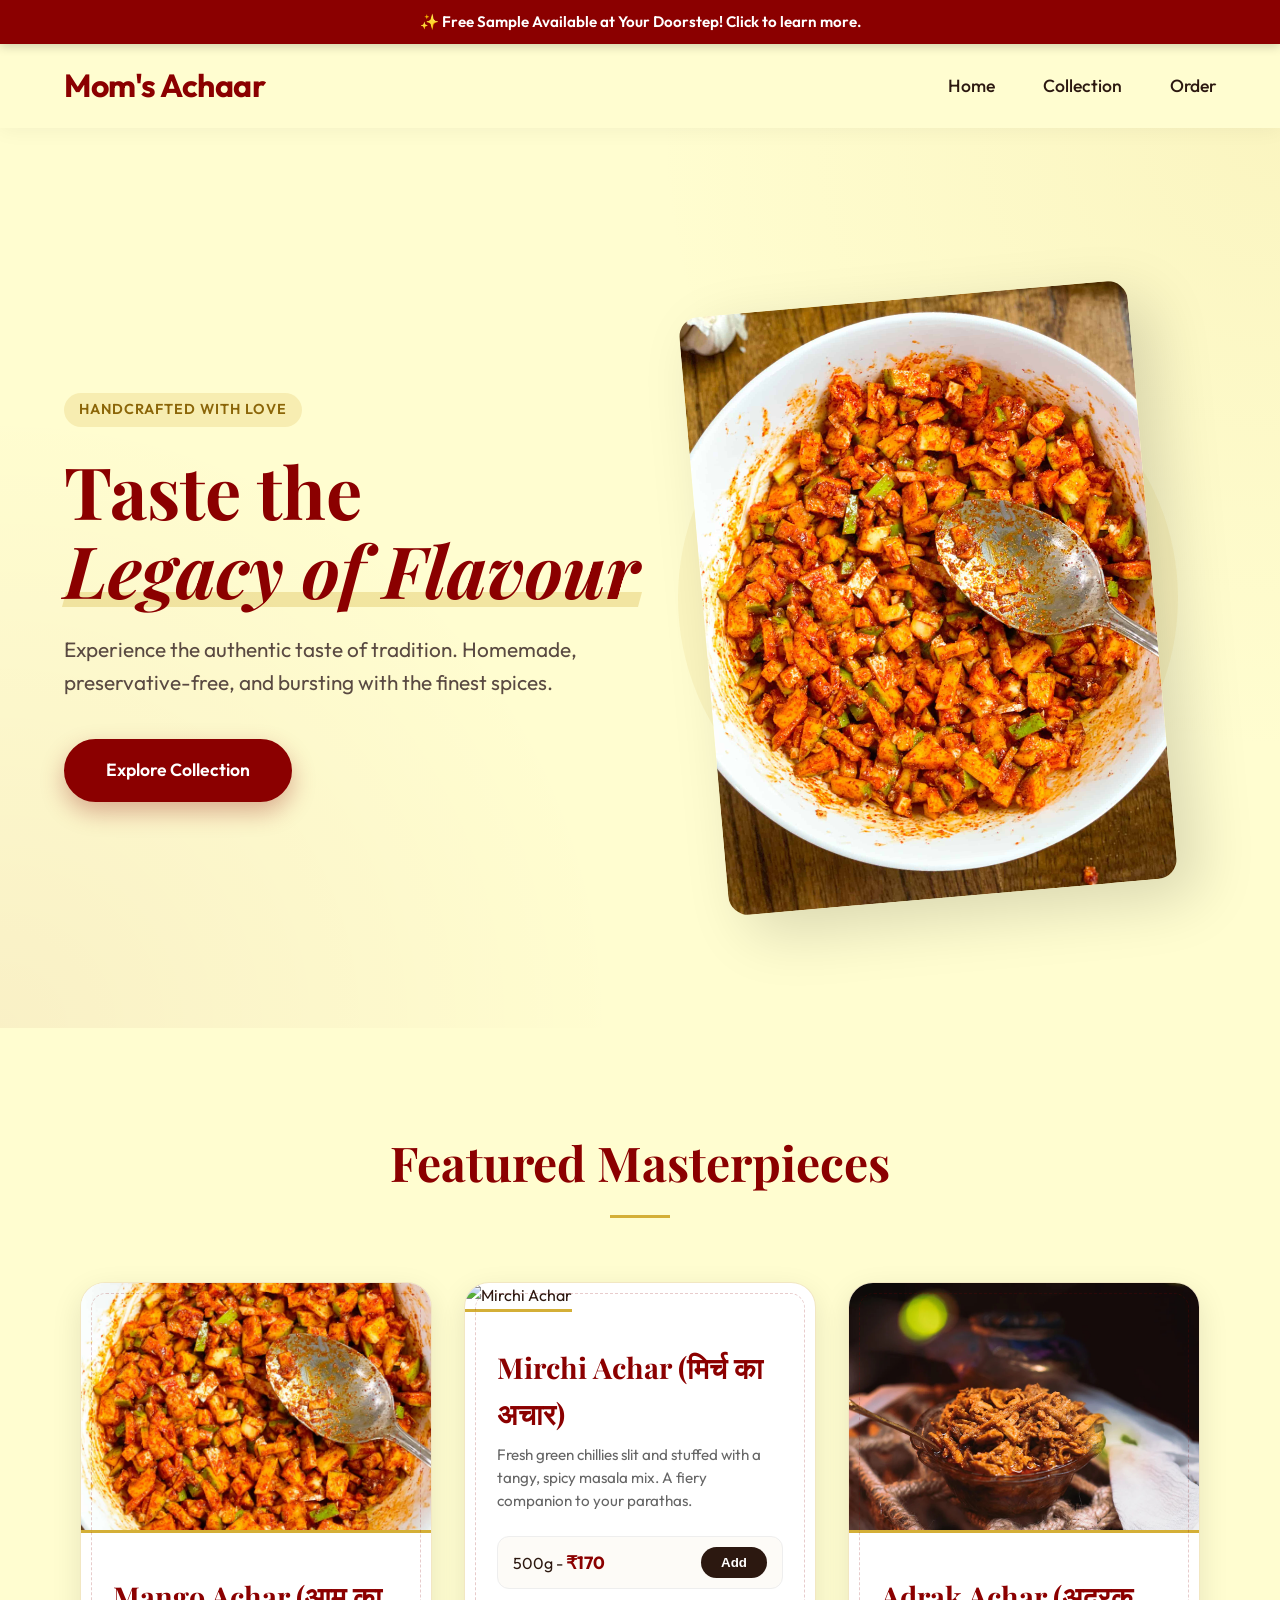
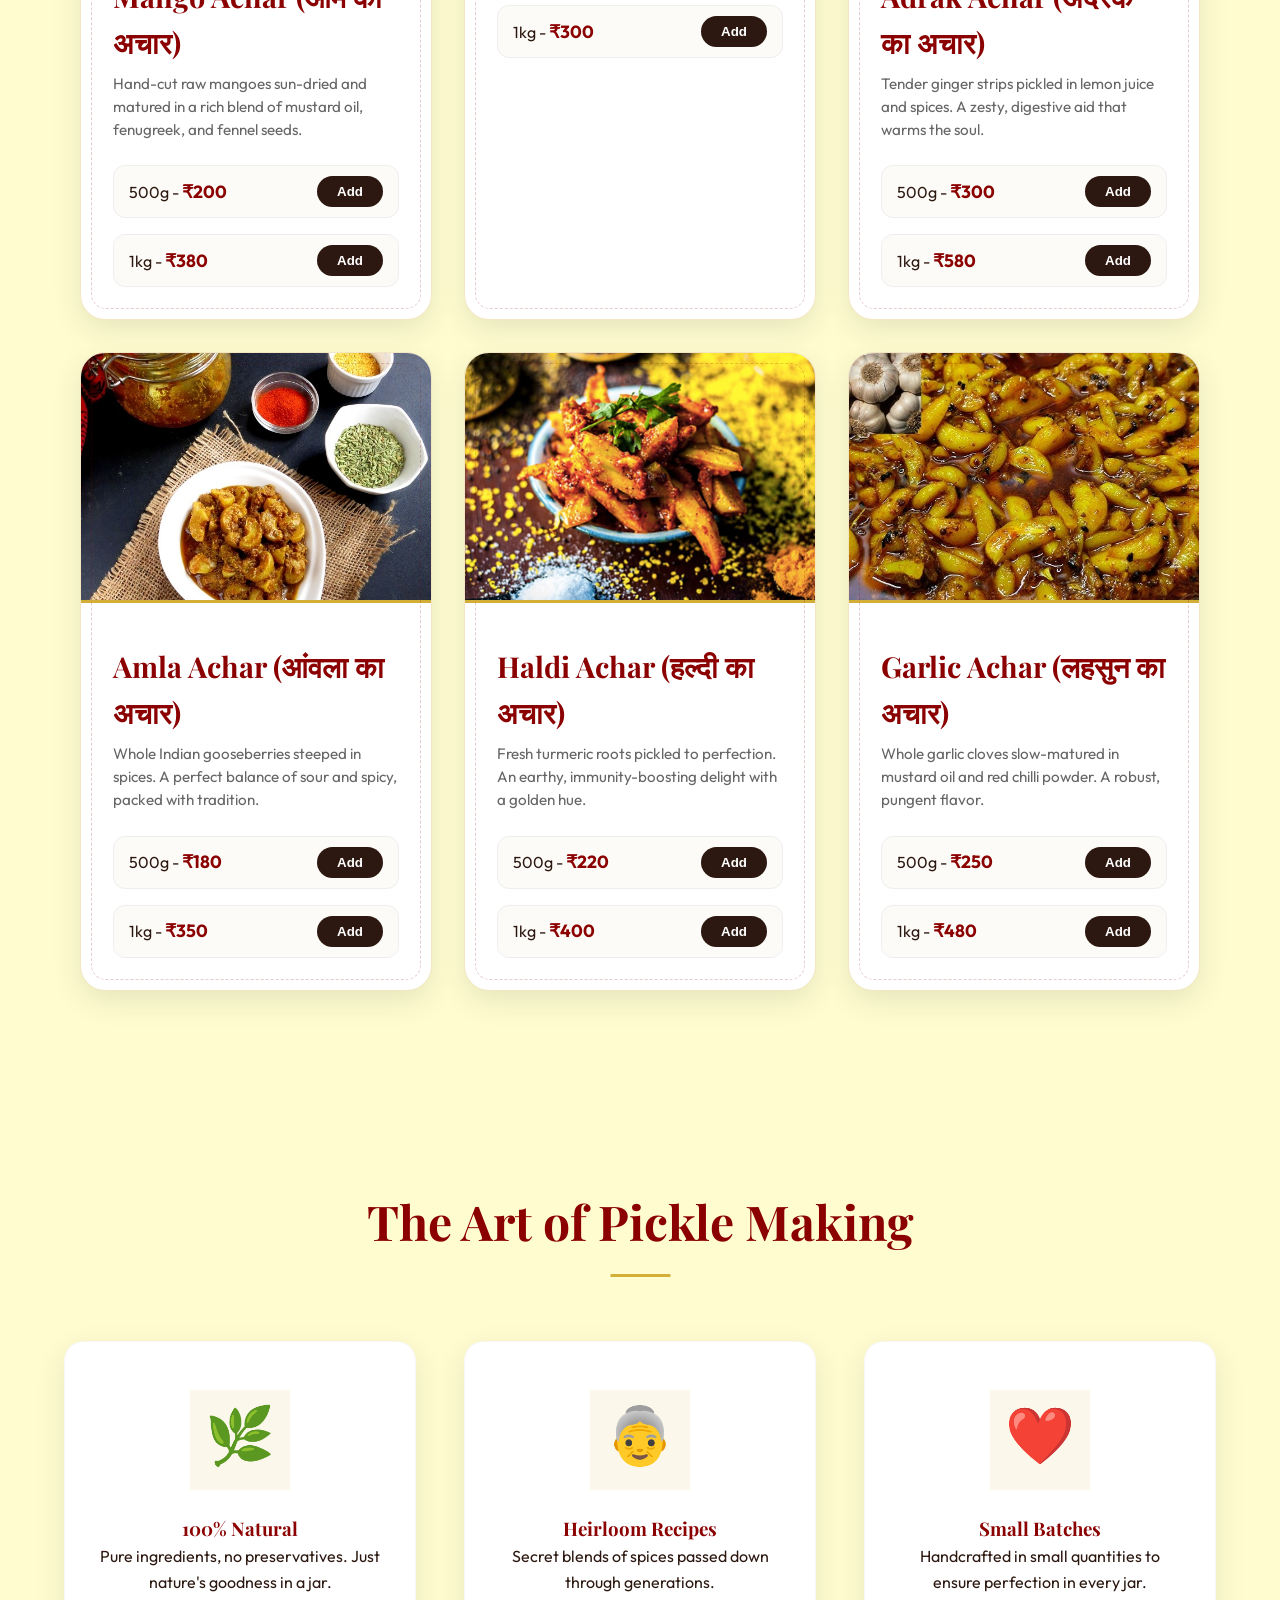
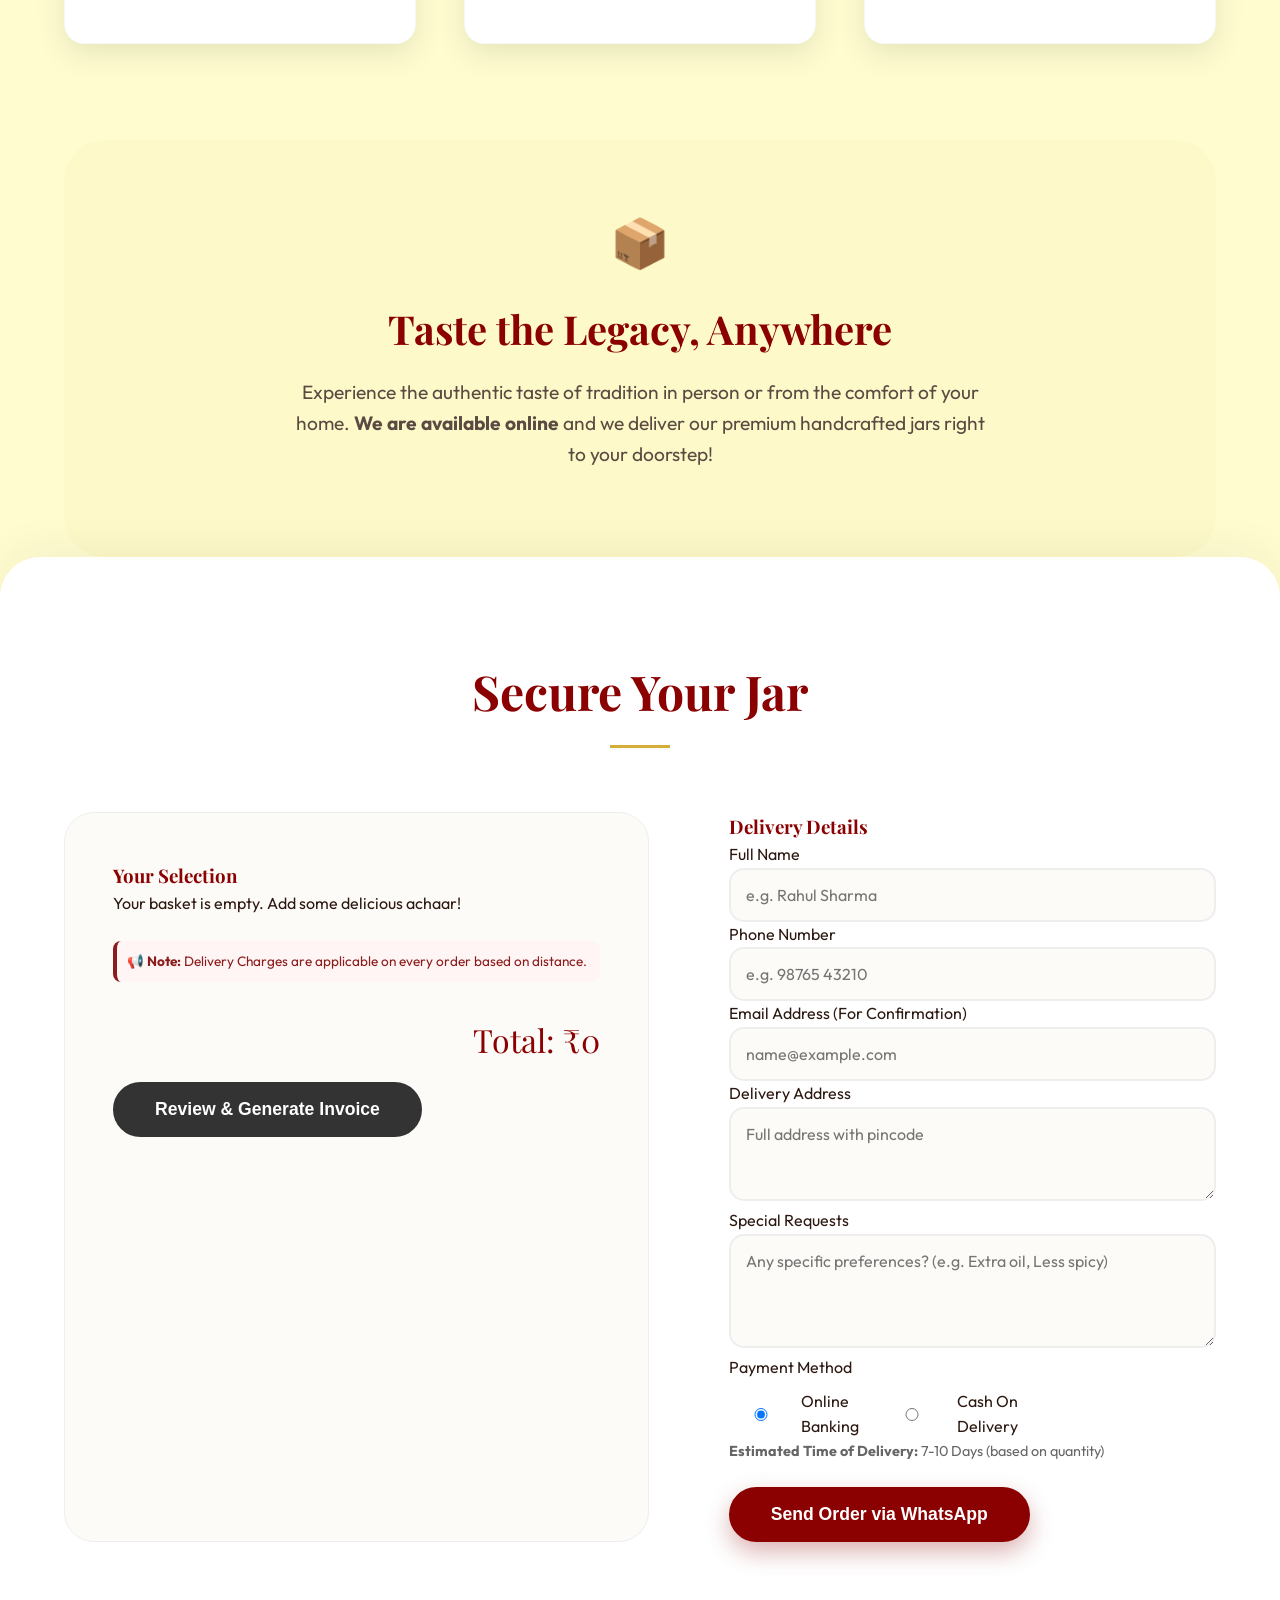
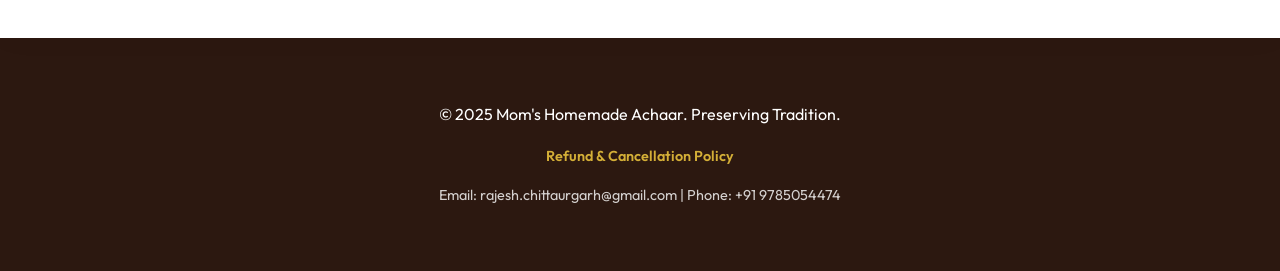
==== commit e0741eba: "Add professional payment guide, UPI integration, and mobile UI fixes" ====
--- a/index.html
+++ b/index.html
@@ -241,6 +241,17 @@
     </section>
 
 
+    <!-- Online & Local Availability Section -->
+    <section class="section" style="background: rgba(212, 175, 55, 0.05); border-radius: 40px; margin: 0 5%; padding: 4rem 2rem;">
+        <div style="text-align: center;">
+            <div style="font-size: 3rem; margin-bottom: 1rem;">📦</div>
+            <h2 style="font-size: 2.5rem; margin-bottom: 1rem;">Taste the Legacy, Anywhere</h2>
+            <p style="font-size: 1.2rem; color: #5a4a42; max-width: 700px; margin: 0 auto 1.5rem;">
+                Experience the authentic taste of tradition in person or from the comfort of your home. <strong>We are available online</strong> and we deliver our premium handcrafted jars right to your doorstep!
+            </p>
+        </div>
+    </section>
+
     <!-- Order Section -->
     <section id="order" class="section order-section">
         <h2 class="section-title">Secure Your Jar</h2>
@@ -268,6 +279,10 @@
                     <input type="tel" id="phone" required placeholder="e.g. 98765 43210">
                 </div>
                 <div class="form-group">
+                    <label for="email">Email Address (For Confirmation)</label>
+                    <input type="email" id="email" required placeholder="name@example.com">
+                </div>
+                <div class="form-group">
                     <label for="address">Delivery Address</label>
                     <textarea id="address" rows="3" required placeholder="Full address with pincode"></textarea>
                 </div>
@@ -296,26 +311,35 @@
         </div>
     </section>
 
-    <!-- Terms & Conditions -->
-    <section id="terms" class="section terms-section">
-        <h2 class="section-title">Terms & Conditions</h2>
-        <div class="terms-container">
-            <p><strong>Returns & Refunds:</strong> Due to the nature of our food products, we do not accept returns.
-                However, if you receive a damaged jar, please contact us within 24 hours with photos for a replacement
-                or refund.</p>
-            <p><strong>Privacy:</strong> Your personal information is used only for order processing and delivery. We do
-                not share your data with third parties.</p>
-            <p><strong>Allergens:</strong> Our products are made in a facility that handles nuts, mustard, and spices.
-                Please check ingredients carefully if you have allergies.</p>
-        </div>
-    </section>
+    <!-- Policy Modal -->
+    <div id="policy-modal" class="modal-overlay">
+        <div class="modal-content" style="text-align: left; max-width: 650px;">
+            <button class="close-modal" onclick="closePolicyModal()">&times;</button>
+            <div class="modal-header">
+                <span class="modal-icon">📄</span>
+                <h2 style="font-size: 1.8rem; margin-bottom: 1rem;">Refund & Cancellation Policy</h2>
+            </div>
+            <div class="modal-body" style="font-size: 0.95rem; line-height: 1.6; color: #444;">
+                <p><strong>Returns:</strong> We do not accept returns once the order is delivered.</p>
+                <p style="margin-top:10px;"><strong>Refunds are issued if:</strong></p>
+                <ul style="margin-left: 20px; margin-bottom: 15px;">
+                    <li>Product is unavailable after payment.</li>
+                    <li>Product was damaged on delivery (photo proof required).</li>
+                    <li>Product was lost in transit.</li>
+                </ul>
+                <p><strong>Cancellations:</strong> We reserve the right to cancel orders for any reason. If cancelled after payment, you will receive a refund within 5-7 working days.</p>
+                <p style="margin-top: 15px; font-weight: 600; color: var(--primary-color);">Questions? Contact: rajesh.chittaurgarh@gmail.com</p>
+            </div>
+        </div>
+    </div>
 
     <footer>
         <p>&copy; 2025 Mom's Homemade Achaar. Preserving Tradition.</p>
-        <div class="footer-contact" style="margin-top: 1.5rem; font-size: 0.9rem; opacity: 0.8;">
-            <p><strong>Contact Us:</strong></p>
-            <p>Email: <a href="mailto:rajesh.chittaurgarh@gmail.com" style="color: inherit; text-decoration: none;">rajesh.chittaurgarh@gmail.com</a></p>
-            <p>Phone: <a href="tel:+919785054474" style="color: inherit; text-decoration: none;">+91 9785054474</a></p>
+        <div style="margin: 15px 0;">
+            <a href="javascript:void(0)" onclick="openPolicyModal()" style="color: var(--secondary-color); text-decoration: none; font-size: 0.9rem; font-weight: 600;">Refund & Cancellation Policy</a>
+        </div>
+        <div class="footer-contact" style="margin-top: 1rem; font-size: 0.9rem; opacity: 0.8;">
+            <p>Email: <a href="mailto:rajesh.chittaurgarh@gmail.com" style="color: inherit; text-decoration: none;">rajesh.chittaurgarh@gmail.com</a> | Phone: <a href="tel:+919785054474" style="color: inherit; text-decoration: none;">+91 9785054474</a></p>
         </div>
     </footer>
 
@@ -375,6 +399,40 @@
                     <span style="color: #777; width: 100px; text-align: right; padding-right: 15px;">Delivery:</span>
                     <span style="font-weight: 600; width: 80px; text-align: right; color: #8b1d1d;">TBD</span>
                 </div>
+                <div id="payment-options" style="display: none; margin-top: 25px; padding: 20px; background: #fffcf5; border: 2px dashed var(--secondary-color); border-radius: 15px; text-align: center;">
+                    <h4 style="color: #8b1d1d; margin-bottom: 15px; font-size: 1.1rem;">Secure Payment Steps</h4>
+                    
+                    <div style="display: flex; flex-direction: column; gap: 15px; text-align: left; margin-bottom: 20px; font-size: 0.9rem; color: #5a4a42;">
+                        <div style="display: flex; gap: 10px; align-items: flex-start;">
+                            <span style="background: var(--secondary-color); color: white; width: 22px; height: 22px; border-radius: 50%; display: flex; align-items: center; justify-content: center; font-size: 0.75rem; flex-shrink: 0;">1</span>
+                            <p><strong>Scan & Pay:</strong> Scan the QR code below and pay the total amount on your UPI app.</p>
+                        </div>
+                        <div style="display: flex; gap: 10px; align-items: flex-start;">
+                            <span style="background: var(--secondary-color); color: white; width: 22px; height: 22px; border-radius: 50%; display: flex; align-items: center; justify-content: center; font-size: 0.75rem; flex-shrink: 0;">2</span>
+                            <p><strong>Take a Screenshot:</strong> Save the "Payment Successful" screen on your phone.</p>
+                        </div>
+                        <div style="display: flex; gap: 10px; align-items: flex-start;">
+                            <span style="background: var(--secondary-color); color: white; width: 22px; height: 22px; border-radius: 50%; display: flex; align-items: center; justify-content: center; font-size: 0.75rem; flex-shrink: 0;">3</span>
+                            <p><strong>Confirm on WhatsApp:</strong> Click the button below to share the screenshot with us for instant verification.</p>
+                        </div>
+                    </div>
+
+                    <div id="invoice-qr-container" style="margin-bottom: 15px; background: white; padding: 15px; display: inline-block; border-radius: 15px; box-shadow: 0 5px 15px rgba(0,0,0,0.05);">
+                        <img src="QR_1775839667.png" alt="Payment QR Code" style="width: 160px; height: 160px; border-radius: 10px;">
+                        <p style="margin-top: 5px; font-weight: 700; color: #333; font-size: 0.85rem;">UPI ID: 7597901057@upi</p>
+                    </div>
+
+                    <div style="display: flex; flex-direction: column; gap: 10px;">
+                        <a id="upi-pay-link" href="#" class="btn-primary" style="background: #2E8B57; border-color: #2E8B57; width: 100%;">Option A: Open Payment App</a>
+                        <div style="text-align: center;">
+                            <button onclick="shareScreenshot()" class="btn-primary" style="background: #25D366; border-color: #25D366; width: 100%;">Option B: Share Screenshot via WhatsApp</button>
+                            <p style="font-size: 0.75rem; color: #666; margin-top: 8px; opacity: 0.8;">
+                                💡 <i>Once WhatsApp opens, tap the <b>📎 icon</b> to attach your screenshot.</i>
+                            </p>
+                        </div>
+                    </div>
+                </div>
+                
                 <div style="width: 100%; display: flex; justify-content: flex-end; border-top: 2px solid #eee; padding-top: 10px; margin-top: 5px;">
                     <span style="font-weight: 700; font-size: 1.1rem; width: 100px; text-align: right; padding-right: 15px;">Total:</span>
                     <span id="inv-total" style="font-weight: 700; font-size: 1.3rem; color: #8b1d1d; width: 80px; text-align: right;">₹0</span>
@@ -387,7 +445,7 @@
             </div>
 
             <div class="no-print" style="margin-top: 30px; display: flex; gap: 10px; justify-content: center;">
-                <button class="btn-primary" onclick="window.print()" style="background: #8b1d1d; padding: 10px 25px;">Print / Save PDF</button>
+                <button class="btn-primary" onclick="window.print()" style="background: #8b1d1d; color: white; padding: 10px 25px;">Print / Save PDF</button>
                 <button class="btn-primary" onclick="closeInvoiceModal()" style="background: #fff; color: #333; border: 1px solid #ddd; box-shadow: none; padding: 10px 25px;">Close</button>
             </div>
         </div>
--- a/style.css
+++ b/style.css
@@ -42,14 +42,12 @@
 
 /* Top Bar */
 .top-bar {
-    position: fixed;
-    top: 0;
-    left: 0;
+    position: relative; /* Changed from fixed to prevent mobile overlap */
     width: 100%;
     background: var(--primary-color);
     color: white;
     text-align: center;
-    padding: 10px 0;
+    padding: 10px 5%; /* Added horizontal padding for mobile */
     z-index: 2000;
     font-weight: 600;
     font-size: 0.95rem;
@@ -77,10 +75,10 @@
     display: flex;
     justify-content: space-between;
     align-items: center;
-    padding: 1.5rem 5%;
-    position: fixed;
-    width: 100%;
-    top: 40px; /* Adjusted for top bar */
+    padding: 1rem 5%;
+    position: sticky; /* Changed from fixed to stick at top of viewport */
+    top: 0;
+    width: 100%;
     background: rgba(255, 253, 208, 0.95);
     backdrop-filter: blur(10px);
     z-index: 1000;
@@ -150,7 +148,7 @@
     align-items: center;
     justify-content: space-between;
     padding: 0 5%;
-    padding-top: 130px; /* Adjusted for top bar + navbar */
+    padding-top: 40px; /* Reduced since navbar is no longer taking fixed space from top */
     background: radial-gradient(circle at top right, rgba(212, 175, 55, 0.1), transparent 40%),
         radial-gradient(circle at bottom left, rgba(139, 0, 0, 0.05), transparent 40%);
     position: relative;
@@ -508,7 +506,7 @@
     .hero {
         flex-direction: column;
         text-align: center;
-        padding-top: 180px; /* Increased to prevent hidden text */
+        padding-top: 2rem;
         height: auto;
         padding-bottom: 4rem;
     }
@@ -607,19 +605,28 @@
 
 .close-modal {
     position: absolute;
-    top: 15px;
-    right: 20px;
-    font-size: 2rem;
-    background: none;
+    top: 10px;
+    right: 10px;
+    font-size: 2.2rem;
+    background: rgba(255, 255, 255, 0.8);
+    width: 40px;
+    height: 40px;
+    display: flex;
+    justify-content: center;
+    align-items: center;
+    border-radius: 50%;
+    z-index: 3010;
     border: none;
     cursor: pointer;
     color: var(--text-color);
     transition: var(--transition);
+    line-height: 1;
 }
 
 .close-modal:hover {
     color: var(--primary-color);
     transform: rotate(90deg);
+    background: white;
 }
 
 .modal-icon {
@@ -915,7 +922,7 @@
     }
 
     .nav-links {
-        gap: 1.5rem;
+        gap: 2.5rem; /* Increased gap for better tap targets and look */
         width: 100%;
         justify-content: center;
         padding-bottom: 0.5rem;
@@ -927,8 +934,7 @@
 
     /* Hero Section */
     .hero {
-        padding-top: 160px;
-        /* More space for stacked nav */
+        padding-top: 2rem;
         padding-bottom: 3rem;
         text-align: center;
         flex-direction: column;
@@ -1105,27 +1111,50 @@
 }
 
 @media print {
-    body * {
-        visibility: hidden;
-    }
-    #printable-invoice, #printable-invoice * {
-        visibility: visible;
-    }
-    #printable-invoice {
-        position: fixed;
-        left: 0; top: 0;
-        width: 100vw;
-        height: 100vh;
-        padding: 40px !important;
+    @page {
+        size: portrait;
+        margin: 1cm;
+    }
+    
+    /* Hide everything that isn't the invoice */
+    body > *:not(#invoice-modal) {
+        display: none !important;
+    }
+    
+    body {
         background: white !important;
+        padding: 0 !important;
+        margin: 0 !important;
+        height: auto !important;
+        min-height: 0 !important;
+        overflow: visible !important;
+    }
+    
+    #invoice-modal {
+        display: block !important;
+        position: static !important;
+        visibility: visible !important;
+        opacity: 1 !important;
+        padding: 0 !important;
+        background: white !important;
+    }
+
+    #invoice-modal .premium-invoice-card {
         box-shadow: none !important;
-        border-radius: 0 !important;
-    }
-    .no-print, .close-modal {
+        margin: 0 !important;
+        padding: 0 !important;
+        width: 100% !important;
+        max-width: 100% !important;
+        height: auto !important;
+        max-height: none !important;
+        overflow: visible !important;
+        position: static !important;
+        transform: none !important;
+        border: none !important;
+    }
+    
+    .no-print, .close-modal, .invoice-premium-border {
         display: none !important;
-    }
-    .invoice-premium-border {
-        display: block !important;
     }
 }
 
@@ -1180,4 +1209,95 @@
     .no-print .btn-primary {
         width: 100%;
     }
+
+    /* Testimonials Modal Icon & Header Mobile Polish */
+    .modal-icon {
+        font-size: 3rem !important;
+        margin-bottom: 0.5rem !important;
+    }
+    .modal-content {
+        padding: 2rem 1.5rem !important;
+        width: 95% !important;
+    }
+    .modal-header h2 {
+        font-size: 1.8rem !important;
+    }
+
+    /* Feedback Form Mobile Polish */
+    #feedback > div {
+        padding: 2rem 1.5rem !important;
+        width: 100% !important;
+        border-radius: 20px !important;
+    }
+    
+    .form-group label {
+        font-size: 0.9rem !important;
+        margin-bottom: 5px !important;
+        display: block;
+    }
+
+    .form-group input, .form-group textarea {
+        padding: 12px !important;
+        font-size: 0.95rem !important;
+        margin-top: 5px;
+    }
+}
+
+/* Testimonials Section */
+.testimonials-grid {
+    display: grid;
+    grid-template-columns: repeat(auto-fit, minmax(280px, 1fr));
+    gap: 2.5rem;
+}
+
+.testimonial-card {
+    background: white;
+    padding: 2.5rem;
+    border-radius: 25px;
+    box-shadow: 0 10px 40px rgba(0,0,0,0.05);
+    border: 1px solid rgba(212, 175, 55, 0.1);
+    transition: var(--transition);
+    position: relative;
+}
+
+.testimonial-card:hover {
+    transform: translateY(-10px);
+    box-shadow: 0 20px 50px rgba(0,0,0,0.1);
+}
+
+.quote-icon {
+    font-size: 2rem;
+    color: var(--secondary-color);
+    opacity: 0.3;
+    margin-bottom: 1rem;
+}
+
+.testimonial-text {
+    font-size: 1.05rem;
+    color: #444;
+    font-style: italic;
+    margin-bottom: 1.5rem;
+    line-height: 1.7;
+}
+
+.testimonial-author {
+    border-top: 1px solid #eee;
+    padding-top: 1rem;
+}
+
+.author-name {
+    font-weight: 700;
+    color: var(--primary-color);
+    display: block;
+}
+
+.author-location {
+    font-size: 0.85rem;
+    color: #888;
+}
+
+.stars {
+    color: #FFD700;
+    margin-bottom: 0.5rem;
+    font-size: 0.9rem;
 }
